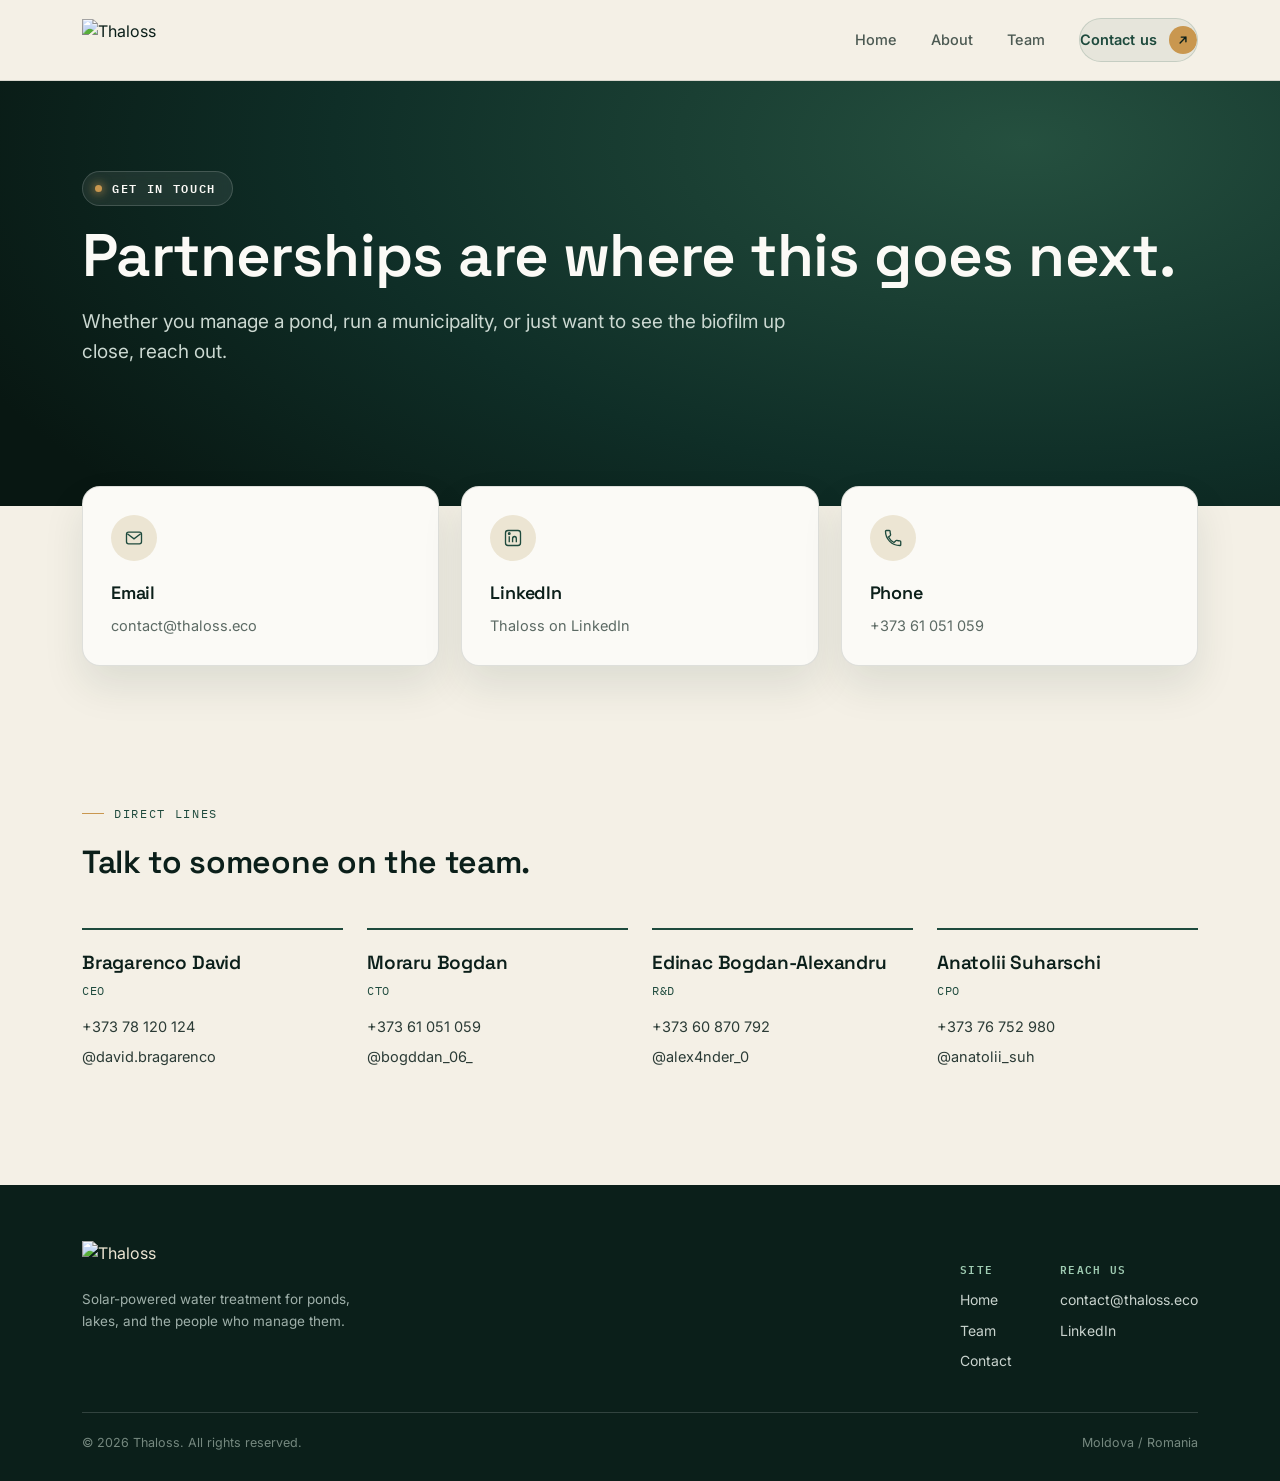
==== contact.html @ fa3eab00 "Add files via upload" ====
<!DOCTYPE html>
<html lang="en">
<head>
<meta charset="UTF-8">
<meta name="viewport" content="width=device-width, initial-scale=1.0">
<title>Contact · Thaloss</title>
<meta name="description" content="Get in touch with the Thaloss team: email, LinkedIn, and phone.">
<link rel="icon" type="image/png" href="assets/favicon.png">
<link rel="preconnect" href="https://fonts.googleapis.com">
<link href="https://fonts.googleapis.com/css2?family=Space+Grotesk:wght@400;500;600;700&family=Inter:wght@400;500;600;700&family=IBM+Plex+Mono:wght@500&display=swap" rel="stylesheet">
<link rel="stylesheet" href="style.css">
<link rel="stylesheet" href="contact.css">
</head>
<body>

<header class="site-header">
  <nav class="nav">
    <a href="index.html" class="brand"><img src="assets/icon_mark_black.png" alt="Thaloss"></a>
    <button class="nav-toggle" id="navToggle" aria-label="Menu"><span></span><span></span><span></span></button>
    <div class="nav-links" id="navLinks">
      <a href="index.html">Home</a>
      <a href="index.html#about">About</a>
      <a href="team.html">Team</a>
      <a href="contact.html" class="nav-cta"><span>Contact us</span><span class="cta-arrow"><svg viewBox="0 0 24 24" fill="none" stroke="currentColor" stroke-width="2.4" stroke-linecap="round" stroke-linejoin="round"><path d="M7 17L17 7M9 7h8v8"/></svg></span></a>
    </div>
  </nav>
</header>

<section class="contact-hero">
  <div class="texture-dots"></div>
  <img class="section-watermark" style="top:-30px; right:-20px;" src="assets/icon_mark_white.png" alt="">
  <div class="contact-bg" aria-hidden="true">
    <svg viewBox="0 0 1440 700" preserveAspectRatio="xMidYMid slice">
      <defs>
        <radialGradient id="cGlow" cx="80%" cy="10%" r="90%">
          <stop offset="0%" stop-color="#25503F"/>
          <stop offset="60%" stop-color="#0F2E27"/>
          <stop offset="100%" stop-color="#081712"/>
        </radialGradient>
      </defs>
      <rect width="1440" height="700" fill="url(#cGlow)"/>
    </svg>
  </div>

  <div class="wrap contact-hero-inner">
    <span class="eyebrow eyebrow-lt">Get in touch</span>
    <h1 class="contact-title" data-split>Partnerships are where this goes next.</h1>
    <p class="lede reveal" style="color:#CBD8D1;">Whether you manage a pond, run a municipality, or just want to see the biofilm up close, reach out.</p>
  </div>

  <div class="waterline" aria-hidden="true">
    <svg viewBox="0 0 1200 40" preserveAspectRatio="none">
      <path d="M0,20 Q100,0 200,20 T400,20 T600,20 T800,20 T1000,20 T1200,20 V40 H0 Z" fill="#F4F0E6"/>
    </svg>
  </div>
</section>

<section class="channels">
  <div class="wrap">
    <div class="channel-grid">

      <a href="mailto:contact@thaloss.eco" class="channel-card reveal">
        <div class="channel-icon">
          <svg viewBox="0 0 24 24" fill="none" stroke="currentColor" stroke-width="1.6"><rect x="3" y="5" width="18" height="14" rx="2.5"/><path d="M4 7l8 6 8-6"/></svg>
        </div>
        <h3>Email</h3>
        <p>contact@thaloss.eco</p>
      </a>

      <a href="https://www.linkedin.com/company/thaloss" target="_blank" rel="noopener" class="channel-card reveal">
        <div class="channel-icon">
          <svg viewBox="0 0 24 24" fill="none" stroke="currentColor" stroke-width="1.6"><rect x="3" y="3" width="18" height="18" rx="3"/><line x1="7.5" y1="10" x2="7.5" y2="17"/><circle cx="7.5" cy="6.7" r="1"/><path d="M11.5 17v-4.2c0-1.6 1-2.6 2.4-2.6 1.3 0 2.1.9 2.1 2.6V17"/></svg>
        </div>
        <h3>LinkedIn</h3>
        <p>Thaloss on LinkedIn</p>
      </a>

      <a href="tel:+37361051059" class="channel-card reveal">
        <div class="channel-icon">
          <svg viewBox="0 0 24 24" fill="none" stroke="currentColor" stroke-width="1.6"><path d="M6.6 10.8c1.4 2.8 3.8 5.1 6.6 6.6l2.2-2.2c.3-.3.7-.4 1.1-.3 1.2.4 2.5.6 3.8.6.6 0 1 .4 1 1V20c0 .6-.4 1-1 1C10.6 21 3 13.4 3 4c0-.6.4-1 1-1h3.5c.6 0 1 .4 1 1 0 1.3.2 2.6.6 3.8.1.4 0 .8-.3 1.1L6.6 10.8Z"/></svg>
        </div>
        <h3>Phone</h3>
        <p>+373 61 051 059</p>
      </a>

    </div>
  </div>
</section>

<section class="direct-contacts">
  <div class="wrap">
    <span class="eyebrow">Direct lines</span>
    <h2 class="direct-title">Talk to someone on the team.</h2>

    <div class="contact-people">
      <div class="person reveal">
        <h4>Bragarenco David</h4>
        <p class="role">CEO</p>
        <a href="tel:+37378120124">+373 78 120 124</a>
        <a href="https://instagram.com/david.bragarenco" target="_blank" rel="noopener">@david.bragarenco</a>
      </div>
      <div class="person reveal">
        <h4>Moraru Bogdan</h4>
        <p class="role">CTO</p>
        <a href="tel:+37361051059">+373 61 051 059</a>
        <a href="https://instagram.com/bogddan_06_" target="_blank" rel="noopener">@bogddan_06_</a>
      </div>
      <div class="person reveal">
        <h4>Edinac Bogdan-Alexandru</h4>
        <p class="role">R&amp;D</p>
        <a href="tel:+37360870792">+373 60 870 792</a>
        <a href="https://instagram.com/alex4nder_0" target="_blank" rel="noopener">@alex4nder_0</a>
      </div>
      <div class="person reveal">
        <h4>Anatolii Suharschi</h4>
        <p class="role">CPO</p>
        <a href="tel:+37376752980">+373 76 752 980</a>
        <a href="https://www.instagram.com/anatolii_suh/" target="_blank" rel="noopener">@anatolii_suh</a>
      </div>
    </div>
  </div>
</section>

<footer class="site-footer">
  <div class="wrap">
    <div class="footer-top">
      <div>
        <div class="footer-brand"><img src="assets/icon_mark_white.png" alt="Thaloss"></div>
        <p class="footer-tagline">Solar-powered water treatment for ponds, lakes, and the people who manage them.</p>
      </div>
      <div class="footer-links">
        <div class="footer-col">
          <h5>Site</h5>
          <a href="index.html">Home</a>
          <a href="team.html">Team</a>
          <a href="contact.html">Contact</a>
        </div>
        <div class="footer-col">
          <h5>Reach us</h5>
          <a href="mailto:contact@thaloss.eco">contact@thaloss.eco</a>
          <a href="https://www.linkedin.com/company/thaloss" target="_blank" rel="noopener">LinkedIn</a>
        </div>
      </div>
    </div>
    <div class="footer-bottom">
      <span>© 2026 Thaloss. All rights reserved.</span>
      <span>Moldova / Romania</span>
    </div>
  </div>
</footer>

<script src="script.js"></script>
</body>
</html>
---- style.css ----
/* ===========================================================
   THALOSS · Design System
   Palette: deep water teal / algae green / warm sand / amber
   Display: Space Grotesk (geometric, matches the mark)
   Body: Inter | Utility/mono: IBM Plex Mono
=========================================================== */

:root{
  --ink:        #0B1F1A;
  --deep:       #0F2E27;
  --forest:     #1E4A3D;
  --algae:      #5FA987;
  --algae-lt:   #9FCBB2;
  --sand:       #F4F0E6;
  --sand-2:     #ECE5D3;
  --paper:      #FBFAF6;
  --amber:      #C9974F;
  --line:       rgba(11,31,26,0.12);
  --line-lt:    rgba(255,255,255,0.16);

  --head:  "Space Grotesk", "Inter", -apple-system, BlinkMacSystemFont, sans-serif;
  --body:  "Inter", -apple-system, BlinkMacSystemFont, sans-serif;
  --mono:  "IBM Plex Mono", ui-monospace, monospace;

  --maxw: 1180px;
}

*{ box-sizing: border-box; }
html{ scroll-behavior: smooth; }
body{
  margin:0;
  background: var(--sand);
  color: var(--ink);
  font-family: var(--body);
  font-size: 16px;
  line-height: 1.6;
  -webkit-font-smoothing: antialiased;
  animation: page-fade-in .5s ease both;
}
@keyframes page-fade-in{
  from{ opacity: 0; }
  to{ opacity: 1; }
}
img{ max-width:100%; display:block; }
a{ color:inherit; text-decoration:none; }

::selection{ background: var(--algae); color: var(--ink); }

@media (prefers-reduced-motion: reduce){
  *{ animation-duration: 0.001ms !important; animation-iteration-count: 1 !important; transition-duration: 0.001ms !important; scroll-behavior:auto !important; }
}

/* ---------- layout helpers ---------- */
.wrap{
  max-width: var(--maxw);
  margin: 0 auto;
  padding: 0 32px;
}
section{ position: relative; }

/* ---------- typography ---------- */
h1,h2,h3,h4{
  font-family: var(--head);
  font-weight: 600;
  letter-spacing: -0.01em;
  margin: 0;
  color: var(--ink);
}
.eyebrow{
  font-family: var(--mono);
  font-size: 12px;
  letter-spacing: 0.14em;
  text-transform: uppercase;
  color: var(--forest);
  display: inline-flex;
  align-items: center;
  gap: 10px;
}
.eyebrow::before{
  content:"";
  width: 22px; height: 1px;
  background: var(--amber);
  display:inline-block;
}
.eyebrow-lt{
  color: var(--paper);
  background: rgba(255,255,255,0.08);
  border: 1px solid rgba(255,255,255,0.16);
  padding: 7px 16px 7px 12px;
  border-radius: 999px;
  font-weight: 600;
  backdrop-filter: blur(6px);
}
.eyebrow-lt::before{
  width: 7px; height: 7px;
  border-radius: 50%;
  background: var(--amber);
  box-shadow: 0 0 10px 2px rgba(201,151,79,0.6);
  animation: eyebrow-pulse 2.4s ease-in-out infinite;
}
@keyframes eyebrow-pulse{
  0%, 100%{ opacity: 1; }
  50%{ opacity: 0.5; }
}
p{ margin: 0 0 1em; }
.lede{
  font-size: 19px;
  color: #2B3B36;
  max-width: 60ch;
}

/* ---------- nav ---------- */
.site-header{
  position: sticky; top:0; z-index: 100;
  background: rgba(244,240,230,0.86);
  backdrop-filter: blur(10px);
  border-bottom: 1px solid var(--line);
  transition: box-shadow .3s ease;
}
.site-header.scrolled{
  box-shadow: 0 8px 24px rgba(11,31,26,0.08);
}
.nav{
  max-width: var(--maxw);
  margin: 0 auto;
  padding: 18px 32px;
  display:flex;
  align-items:center;
  justify-content: space-between;
}
.brand{
  display:flex;
  align-items:center;
  transition: transform .3s ease;
}
.brand:hover{ transform: scale(1.06) rotate(-2deg); }
.brand img{
  height: 42px;
  width: auto;
  display:block;
}
.nav-links{
  display:flex;
  align-items:center;
  gap: 34px;
  font-size: 14.5px;
  font-weight: 500;
}
.nav-links a{
  position: relative;
  padding: 4px 0;
  color: var(--ink);
  opacity: 0.72;
  transition: opacity .2s ease;
}
.nav-links a:hover{ opacity: 1; }
.nav-links a:not(.nav-cta)::after{
  content:"";
  position:absolute; left:0; right:100%; bottom:-6px;
  height: 2px; background: var(--amber);
  transition: right .3s cubic-bezier(.2,.8,.2,1);
}
.nav-links a:not(.nav-cta):hover::after{ right: 0; }
.nav-links a.active{ opacity: 1; }
.nav-links a.active:not(.nav-cta)::after{ right: 0; }
.nav-cta{
  position: relative;
  display:inline-flex;
  align-items:center;
  gap: 12px;
  background: rgba(30,74,61,0.06);
  border: 1px solid rgba(30,74,61,0.16);
  color: var(--forest) !important;
  padding: 7px 7px 7px 30px;
  min-height: 44px;
  border-radius: 999px;
  font-weight: 600;
  font-size: 14.5px;
  letter-spacing: 0.01em;
  opacity: 1 !important;
  overflow: hidden;
  transition: border-color .35s ease, color .35s ease, box-shadow .35s ease, transform .3s ease, padding .3s ease;
}
.nav-cta::before{
  content:"";
  position:absolute; inset:0;
  background: linear-gradient(135deg, var(--forest) 0%, #2E6B57 100%);
  transform: scaleX(0);
  transform-origin: left center;
  transition: transform .4s cubic-bezier(.2,.8,.2,1);
}
.nav-cta span:first-child{ position: relative; z-index: 1; }
.nav-cta:hover{
  color: var(--paper) !important;
  border-color: transparent;
  box-shadow: 0 10px 24px rgba(30,74,61,0.35);
  transform: translateY(-2px);
  padding-right: 6px;
}
.nav-cta:hover::before{ transform: scaleX(1); }
.nav-cta .cta-arrow{
  position: relative;
  z-index: 1;
  display:flex; align-items:center; justify-content:center;
  width: 28px; height: 28px;
  border-radius: 50%;
  background: var(--amber);
  color: var(--ink);
  flex: none;
  box-shadow: 0 0 0 0 rgba(201,151,79,0.5);
  transition: transform .35s cubic-bezier(.2,.8,.2,1), box-shadow .35s ease;
}
.nav-cta .cta-arrow svg{ width: 14px; height: 14px; }
.nav-cta:hover .cta-arrow{
  transform: rotate(45deg) scale(1.06);
  box-shadow: 0 0 0 6px rgba(201,151,79,0.18);
}
.nav-toggle{ display:none; }

@media (max-width: 760px){
  .nav-links{
    position: fixed; inset: 64px 0 0 0;
    background: var(--sand);
    flex-direction: column;
    justify-content: flex-start;
    padding: 36px 32px;
    gap: 26px;
    font-size: 18px;
    transform: translateX(100%);
    transition: transform .35s ease;
  }
  .nav-links.open{ transform: translateX(0); }
  .nav-toggle{
    display:flex; flex-direction:column; gap:5px;
    background:none; border:none; cursor:pointer; padding: 6px;
    z-index: 110;
  }
  .nav-toggle span{ width:22px; height:2px; background: var(--ink); display:block; }
}

/* ---------- waterline divider (signature element) ---------- */
.waterline{
  display:block;
  width:100%;
  height: 40px;
  line-height:0;
}
.waterline svg{ width:100%; height:100%; display:block; }
.waterline path{ animation: drift 14s ease-in-out infinite alternate; }
@keyframes drift{
  0%{ transform: translateX(0); }
  100%{ transform: translateX(-24px); }
}

/* ---------- buttons ---------- */
.btn{
  display:inline-flex;
  align-items:center;
  gap: 10px;
  padding: 13px 24px;
  border-radius: 999px;
  font-weight: 600;
  font-size: 14.5px;
  border: 1px solid transparent;
  cursor:pointer;
  transition: transform .2s ease, background .2s ease, border-color .2s ease, color .2s ease;
}
.btn:hover{ transform: translateY(-1px); }
.btn-primary{ background: var(--amber); color: var(--ink); }
.btn-primary:hover{ background: #dcae66; }
.btn-ghost{ border-color: var(--line-lt); color: var(--paper); }
.btn-ghost:hover{ background: rgba(255,255,255,0.08); }
.btn-outline{ border-color: var(--forest); color: var(--forest); }
.btn-outline:hover{ background: var(--forest); color: var(--paper); }

/* ---------- footer ---------- */
.site-footer{
  background: var(--ink);
  color: var(--sand-2);
  padding: 56px 0 28px;
}
.footer-top{
  display:flex; justify-content:space-between; align-items:flex-start;
  flex-wrap: wrap; gap: 32px;
  padding-bottom: 32px;
  border-bottom: 1px solid var(--line-lt);
}
.footer-brand img{ height: 40px; width: auto; display:block; }
.footer-tagline{
  font-size: 13.5px; color: #9FB0AA; max-width: 30ch; margin-top: 8px;
}
.footer-links{ display:flex; gap: 48px; flex-wrap: wrap; }
.footer-col h5{
  font-family: var(--mono); font-size: 11px; letter-spacing: 0.12em;
  text-transform: uppercase; color: var(--algae-lt); margin-bottom: 12px; font-weight:600;
}
.footer-col a, .footer-col div{
  display:block; font-size: 14px; color: #C9D3CE; margin-bottom: 8px;
}
.footer-col a:hover{ color: var(--paper); }
.footer-bottom{
  display:flex; justify-content:space-between; flex-wrap:wrap; gap: 10px;
  padding-top: 20px; font-size: 12.5px; color: #75887F;
}

/* ---------- word-split heading reveal (data-split) ---------- */
.word{
  display: inline-block;
  opacity: 0;
  transform: translateY(24px);
  animation: word-in .7s cubic-bezier(.2,.7,.2,1) forwards;
}
@keyframes word-in{
  to{ opacity: 1; transform: translateY(0); }
}

/* ---------- dot-grid texture (used on dark sections to avoid flat blocks) ---------- */
.texture-dots{
  position: absolute; inset: 0;
  background-image: radial-gradient(rgba(159,203,178,0.16) 1px, transparent 1px);
  background-size: 26px 26px;
  mask-image: radial-gradient(ellipse 80% 60% at 50% 40%, black 40%, transparent 85%);
  pointer-events: none;
  z-index: 0;
}

/* ---------- brand watermark (used across dark sections) ---------- */
.section-watermark{
  position: absolute;
  width: 340px;
  max-width: 46vw;
  opacity: 0.05;
  pointer-events: none;
  user-select: none;
  z-index: 0;
  animation: section-watermark-drift 20s ease-in-out infinite;
  transform-origin: center;
}
@keyframes section-watermark-drift{
  0%, 100%{ transform: rotate(4deg) scale(1); }
  50%{ transform: rotate(10deg) scale(1.05); }
}
.section-watermark.centered{
  width: 460px;
  max-width: 70vw;
  opacity: 0.08;
  top: 50%; left: 50%; right: auto; bottom: auto;
  animation: centered-watermark-drift 20s ease-in-out infinite;
}
@keyframes centered-watermark-drift{
  0%, 100%{ transform: translate(-50%,-50%) rotate(-6deg) scale(1); }
  50%{ transform: translate(-50%,-50%) rotate(0deg) scale(1.06); }
}

/* ---------- reveal on scroll ---------- */
.reveal{
  opacity: 0;
  transform: translateY(18px);
  transition: opacity .7s ease, transform .7s ease;
}
.reveal.in{ opacity: 1; transform: translateY(0); }

/* ---------- stat chips ---------- */
.stats{
  display:grid;
  grid-template-columns: repeat(3,1fr);
  gap: 1px;
  background: var(--line);
  border: 1px solid var(--line);
  border-radius: 16px;
  overflow: hidden;
  margin-top: 40px;
}
.stat{
  background: var(--paper);
  padding: 26px 22px;
  transition: transform .3s ease, background .3s ease;
}
.stat:hover{ background: var(--sand-2); }
.stats .stat:nth-child(1){ transition-delay: .02s; }
.stats .stat:nth-child(2){ transition-delay: .12s; }
.stats .stat:nth-child(3){ transition-delay: .22s; }
.stat .num{
  font-family: var(--head);
  font-size: 34px;
  color: var(--forest);
  line-height:1;
}
.stat .lbl{
  font-size: 13px; color: #5C6A64; margin-top: 8px;
}
@media (max-width: 700px){
  .stats{ grid-template-columns: 1fr; }
}
---- contact.css ----
.contact-hero{
  position: relative;
  background: var(--ink);
  padding-top: 90px;
  overflow: hidden;
}
.contact-bg{ position:absolute; inset:0; z-index:0; }
.contact-hero-inner{ position:relative; z-index:1; padding-bottom: 80px; }
.contact-title{
  color: var(--paper);
  font-size: clamp(36px, 5.4vw, 60px);
  margin-top: 18px;
  line-height: 1.08;
}
.contact-hero-inner .lede{ margin-top: 18px; }

.channels{ background: var(--sand); padding: 70px 0 20px; margin-top: -1px; }
.channel-grid{
  display:grid;
  grid-template-columns: repeat(3, 1fr);
  gap: 22px;
  transform: translateY(-90px);
}
@media (max-width: 820px){
  .channel-grid{ grid-template-columns: 1fr; transform: translateY(-60px); }
}
.channel-card{
  background: var(--paper);
  border: 1px solid var(--line);
  border-radius: 18px;
  padding: 28px;
  box-shadow: 0 20px 40px rgba(15,46,39,0.10);
  transition: transform .2s ease, box-shadow .2s ease;
}
.channel-grid .channel-card:nth-child(1){ transition-delay: .02s; }
.channel-grid .channel-card:nth-child(2){ transition-delay: .12s; }
.channel-grid .channel-card:nth-child(3){ transition-delay: .22s; }
.channel-card:hover{
  transform: translateY(-4px);
  box-shadow: 0 26px 50px rgba(15,46,39,0.16);
}
.channel-icon{
  width: 46px; height: 46px;
  border-radius: 50%;
  background: var(--sand-2);
  color: var(--forest);
  display:flex; align-items:center; justify-content:center;
  margin-bottom: 18px;
}
.channel-icon svg{ width: 20px; height: 20px; }
.channel-card h3{ font-size: 18px; margin-bottom: 6px; }
.channel-card p{ margin:0; color:#5C6A64; font-size: 14.5px; }

.direct-contacts{
  background: var(--sand);
  padding: 20px 0 110px;
}
.direct-title{
  font-size: clamp(24px,3vw,32px);
  margin-top: 14px;
  margin-bottom: 40px;
}
.contact-people{
  display:grid;
  grid-template-columns: repeat(auto-fit, minmax(220px, 1fr));
  gap: 24px;
}
@media (max-width: 820px){
  .contact-people{ grid-template-columns: 1fr; }
}
.person{
  border-top: 2px solid var(--forest);
  padding-top: 18px;
  transition: border-color .3s ease;
}
.person:hover{ border-color: var(--amber); }
.contact-people .person:nth-child(1){ transition-delay: .02s; }
.contact-people .person:nth-child(2){ transition-delay: .12s; }
.contact-people .person:nth-child(3){ transition-delay: .22s; }
.person h4{
  font-family: var(--head);
  font-size: 19px;
  margin-bottom: 4px;
}
.person .role{
  font-family: var(--mono);
  font-size: 11.5px;
  letter-spacing: 0.06em;
  text-transform: uppercase;
  color: var(--forest);
  margin-bottom: 14px;
}
.person a{
  display:block;
  font-size: 14.5px;
  color: #2B3B36;
  margin-bottom: 6px;
  width: fit-content;
  border-bottom: 1px solid transparent;
}
.person a:hover{ border-color: var(--forest); }
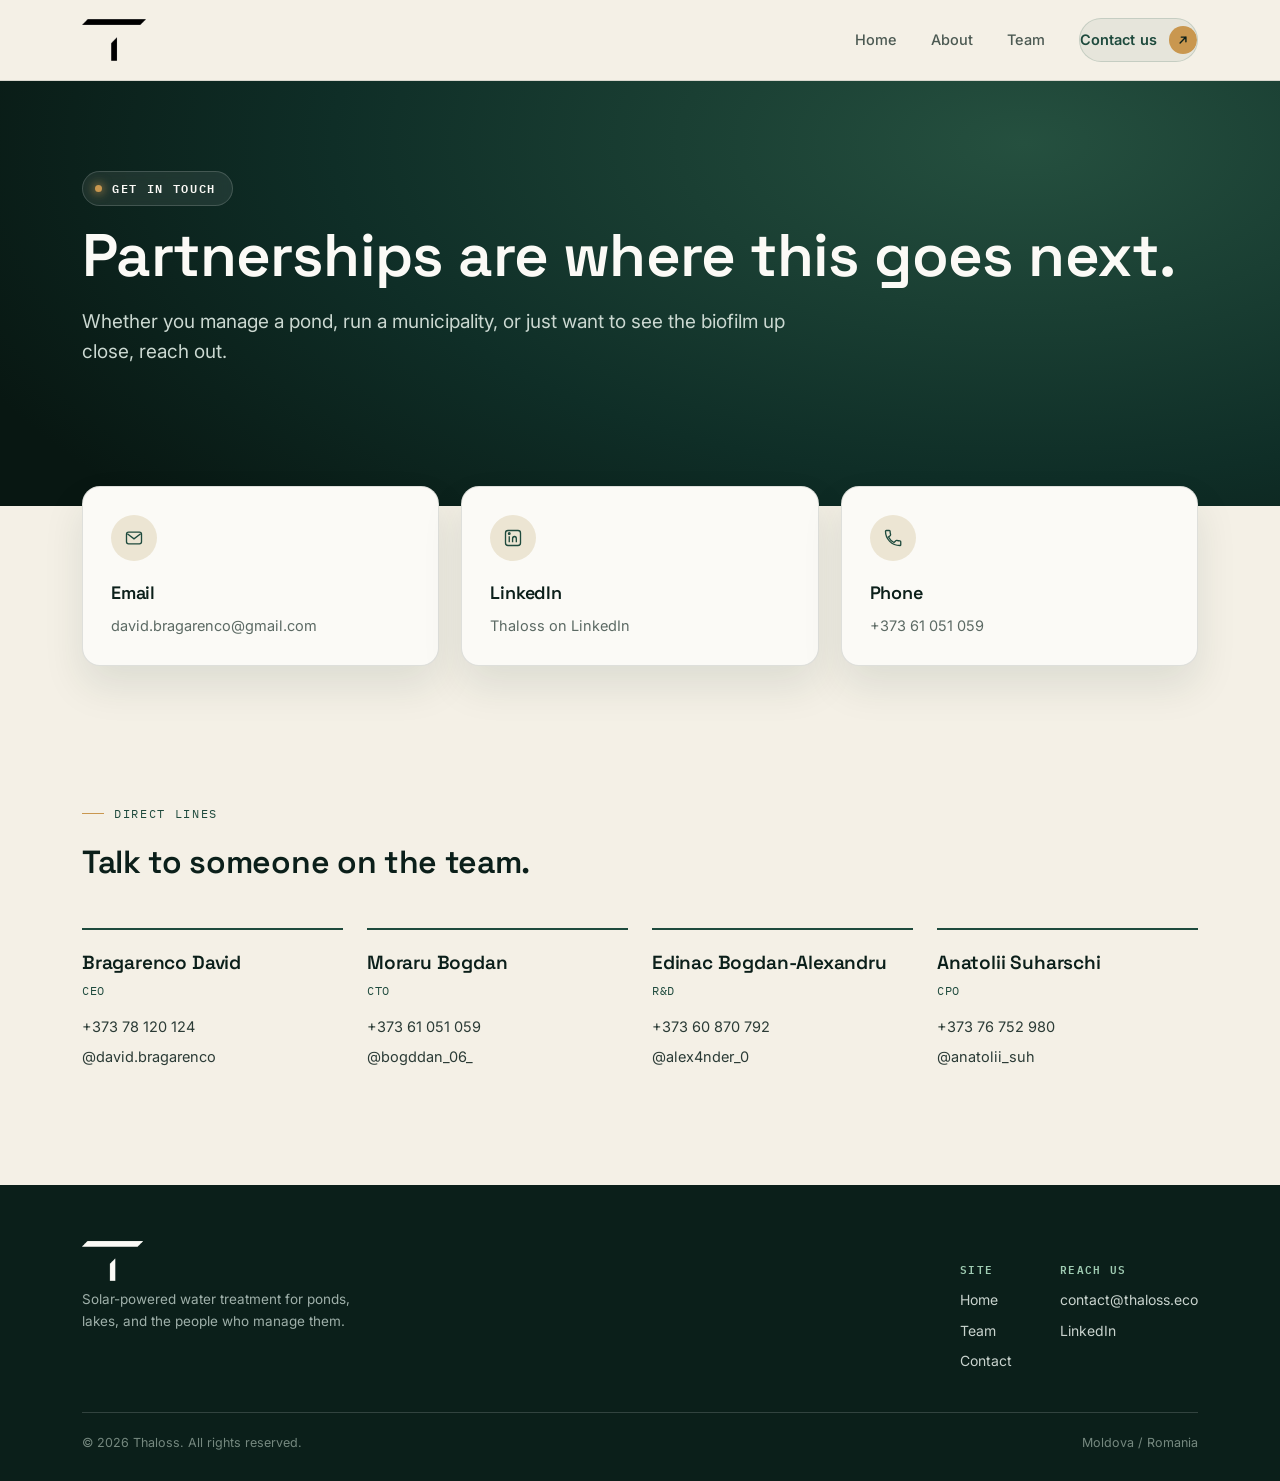
==== commit b6451b2f: "Add files via upload" ====
--- a/contact.html
+++ b/contact.html
@@ -64,7 +64,7 @@
           <svg viewBox="0 0 24 24" fill="none" stroke="currentColor" stroke-width="1.6"><rect x="3" y="5" width="18" height="14" rx="2.5"/><path d="M4 7l8 6 8-6"/></svg>
         </div>
         <h3>Email</h3>
-        <p>contact@thaloss.eco</p>
+        <p>david.bragarenco@gmail.com</p>
       </a>
 
       <a href="https://www.linkedin.com/company/thaloss" target="_blank" rel="noopener" class="channel-card reveal">
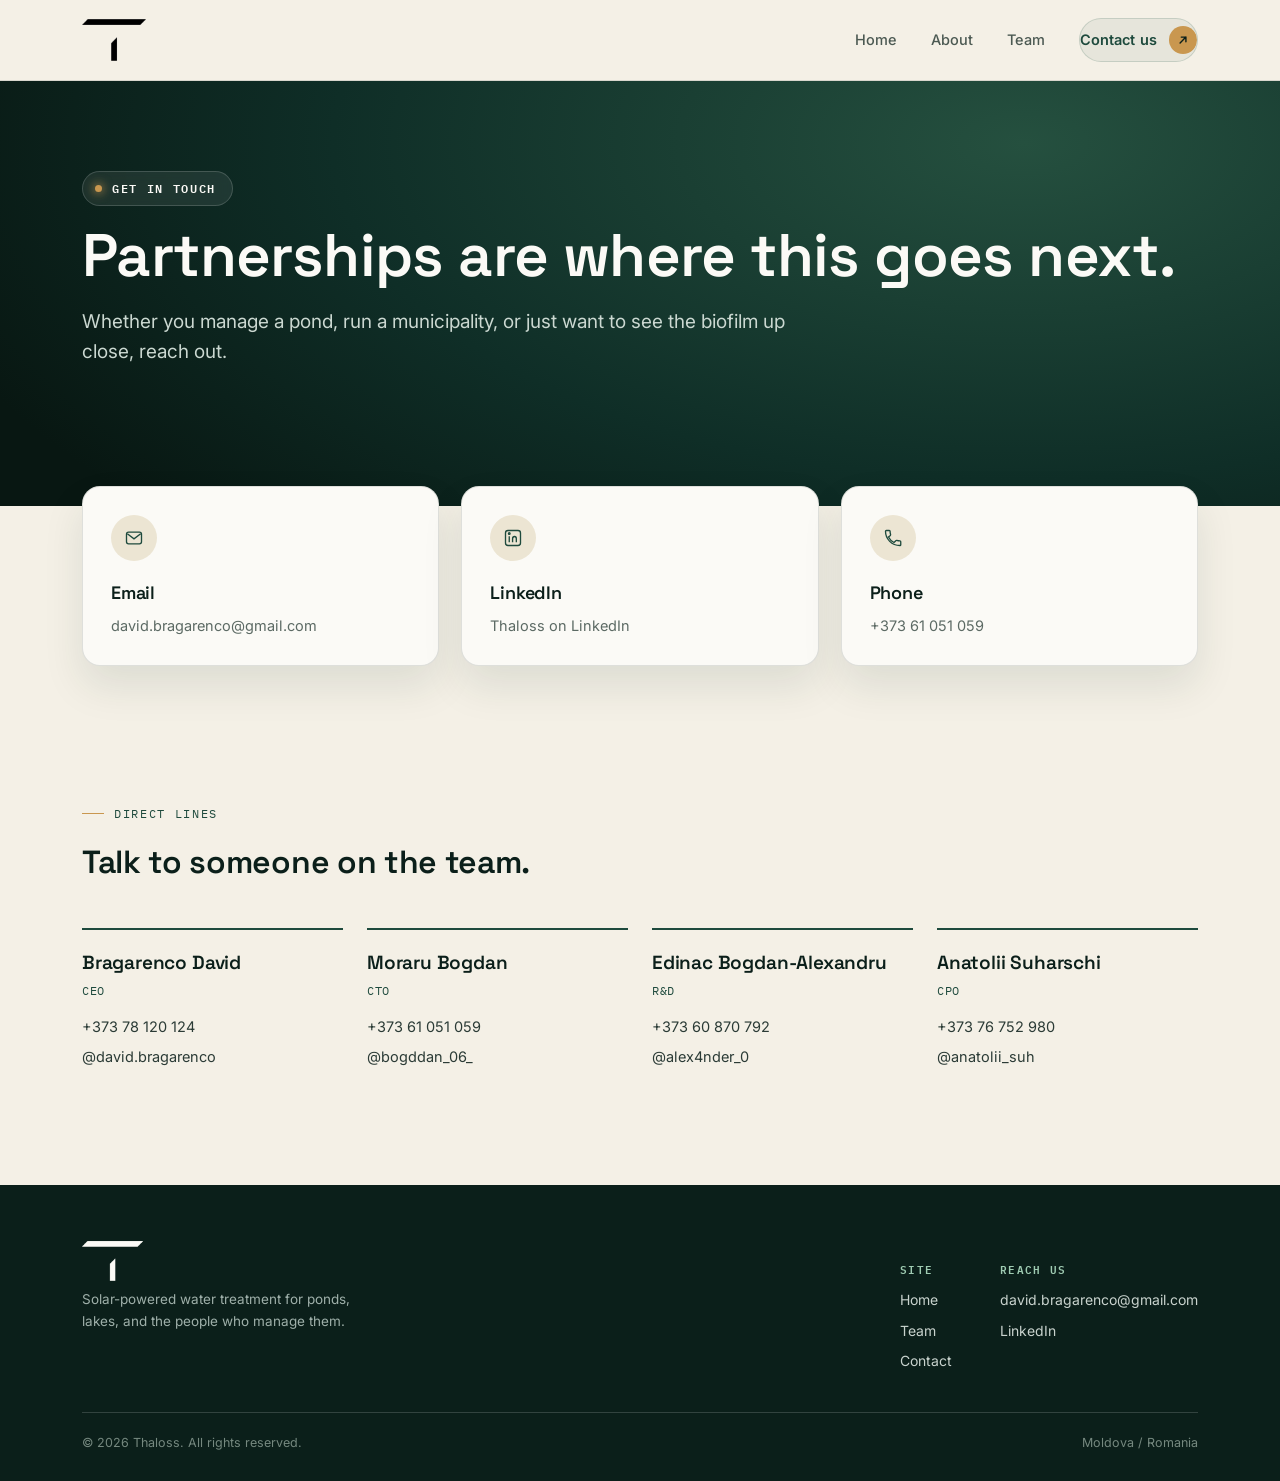
==== commit 60dc0fc0: "Add files via upload" ====
--- a/contact.html
+++ b/contact.html
@@ -59,7 +59,7 @@
   <div class="wrap">
     <div class="channel-grid">
 
-      <a href="mailto:contact@thaloss.eco" class="channel-card reveal">
+      <a href="mailto:david.bragarenco@gmail.com" class="channel-card reveal">
         <div class="channel-icon">
           <svg viewBox="0 0 24 24" fill="none" stroke="currentColor" stroke-width="1.6"><rect x="3" y="5" width="18" height="14" rx="2.5"/><path d="M4 7l8 6 8-6"/></svg>
         </div>
@@ -137,7 +137,7 @@
         </div>
         <div class="footer-col">
           <h5>Reach us</h5>
-          <a href="mailto:contact@thaloss.eco">contact@thaloss.eco</a>
+          <a href="mailto:david.bragarenco@gmail.com">david.bragarenco@gmail.com</a>
           <a href="https://www.linkedin.com/company/thaloss" target="_blank" rel="noopener">LinkedIn</a>
         </div>
       </div>
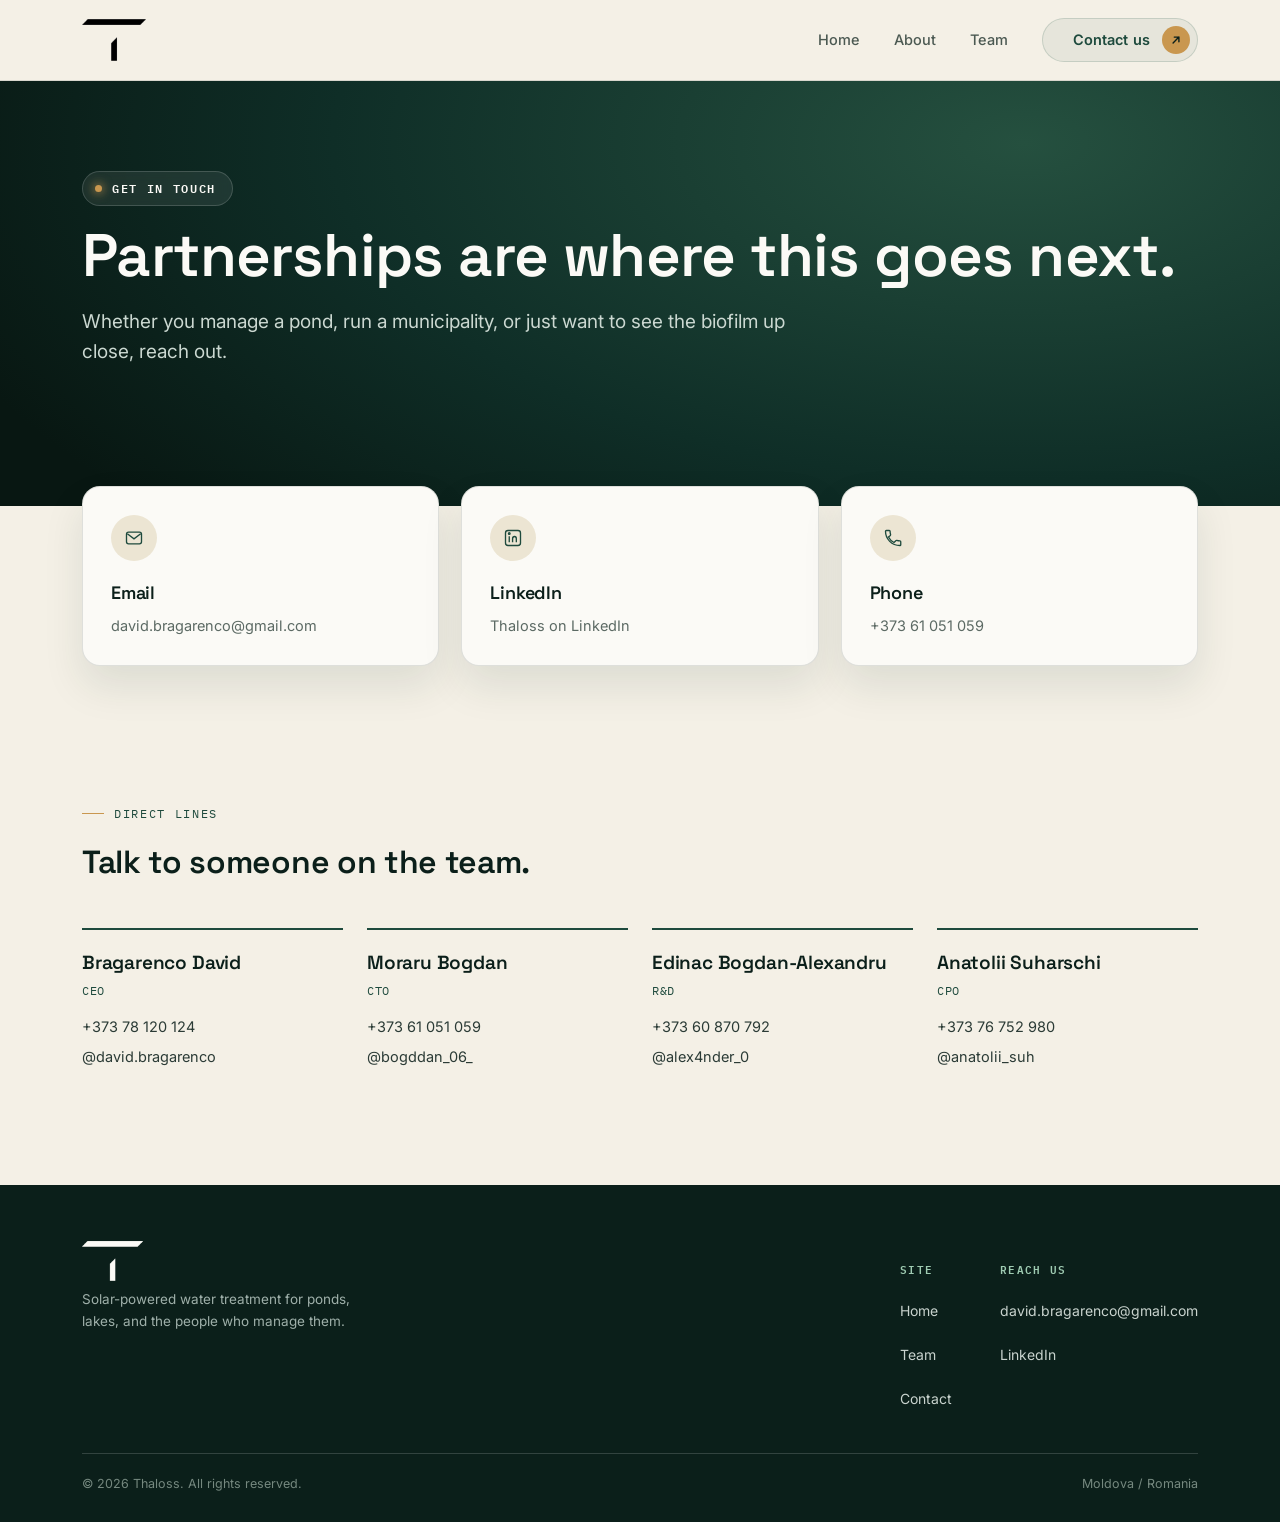
==== commit 8c132090: "Add native team profile buttons and fix Contact us padding" ====
--- a/contact.html
+++ b/contact.html
@@ -8,7 +8,7 @@
 <link rel="icon" type="image/png" href="assets/favicon.png">
 <link rel="preconnect" href="https://fonts.googleapis.com">
 <link href="https://fonts.googleapis.com/css2?family=Space+Grotesk:wght@400;500;600;700&family=Inter:wght@400;500;600;700&family=IBM+Plex+Mono:wght@500&display=swap" rel="stylesheet">
-<link rel="stylesheet" href="style.css">
+<link rel="stylesheet" href="style.css?v=20261030-2">
 <link rel="stylesheet" href="contact.css">
 </head>
 <body>
@@ -149,6 +149,6 @@
   </div>
 </footer>
 
-<script src="script.js"></script>
+<script src="script.js?v=20261030-2"></script>
 </body>
 </html>
--- a/style.css
+++ b/style.css
@@ -26,7 +26,7 @@
 }
 
 *{ box-sizing: border-box; }
-html{ scroll-behavior: smooth; }
+html{ scroll-behavior: smooth; overflow-x: hidden; }
 body{
   margin:0;
   background: var(--sand);
@@ -36,11 +36,16 @@
   line-height: 1.6;
   -webkit-font-smoothing: antialiased;
   animation: page-fade-in .5s ease both;
+  overflow-x: hidden;
 }
 @keyframes page-fade-in{
   from{ opacity: 0; }
   to{ opacity: 1; }
 }
+.page-transition{position:fixed;inset:0;z-index:1000;pointer-events:none;background:var(--forest);clip-path:circle(0% at 100% 0%);transition:clip-path .48s cubic-bezier(.22,1,.36,1)}
+.page-leaving .page-transition{clip-path:circle(150% at 100% 0%)}
+.page-ready .page-transition{animation:reveal-page .58s cubic-bezier(.22,1,.36,1) both}
+@keyframes reveal-page{from{clip-path:circle(150% at 100% 0%)}to{clip-path:circle(0% at 100% 0%)}}
 img{ max-width:100%; display:block; }
 a{ color:inherit; text-decoration:none; }
 
@@ -153,6 +158,7 @@
   opacity: 0.72;
   transition: opacity .2s ease;
 }
+.nav-links a:not(.nav-cta){ min-height:44px; display:inline-flex; align-items:center; }
 .nav-links a:hover{ opacity: 1; }
 .nav-links a:not(.nav-cta)::after{
   content:"";
@@ -163,7 +169,7 @@
 .nav-links a:not(.nav-cta):hover::after{ right: 0; }
 .nav-links a.active{ opacity: 1; }
 .nav-links a.active:not(.nav-cta)::after{ right: 0; }
-.nav-cta{
+.nav-links .nav-cta{
   position: relative;
   display:inline-flex;
   align-items:center;
@@ -190,7 +196,7 @@
   transition: transform .4s cubic-bezier(.2,.8,.2,1);
 }
 .nav-cta span:first-child{ position: relative; z-index: 1; }
-.nav-cta:hover{
+.nav-links .nav-cta:hover{
   color: var(--paper) !important;
   border-color: transparent;
   box-shadow: 0 10px 24px rgba(30,74,61,0.35);
@@ -238,6 +244,31 @@
   .nav-toggle span{ width:22px; height:2px; background: var(--ink); display:block; }
 }
 
+/* Mobile navigation is a complete page state, not a panel over the content. */
+@media (max-width:760px){
+  html.menu-open{overflow:hidden!important;overscroll-behavior:none}
+  body.menu-open{position:fixed;overflow:hidden!important;width:100%;height:100%;overscroll-behavior:none}
+  .site-header{height:64px;background:var(--sand)}
+  .nav{height:64px;padding:11px 20px}
+  .brand img{height:36px}
+  .nav-toggle{width:44px;height:44px;align-items:center;justify-content:center;position:relative}
+  .nav-toggle span{transition:transform .26s cubic-bezier(.22,1,.36,1),opacity .18s ease}
+  .menu-open .nav-toggle span:nth-child(1){transform:translateY(7px) rotate(45deg)}
+  .menu-open .nav-toggle span:nth-child(2){opacity:0}
+  .menu-open .nav-toggle span:nth-child(3){transform:translateY(-7px) rotate(-45deg)}
+  .nav-links{position:fixed!important;top:64px!important;right:0!important;bottom:0!important;left:0!important;width:100vw!important;height:calc(100dvh - 64px)!important;min-height:calc(100dvh - 64px)!important;padding:clamp(36px,8vh,70px) 28px!important;gap:12px!important;align-items:stretch!important;justify-content:flex-start!important;background:linear-gradient(145deg,var(--sand) 0%,#ece5d3 100%)!important;transform:translate3d(0,-12px,0)!important;opacity:0;visibility:hidden;pointer-events:none;z-index:105;transition:transform .36s cubic-bezier(.22,1,.36,1),opacity .22s ease,visibility .22s ease!important}
+  .nav-links.open{height:calc(100vh - 64px)!important;min-height:calc(100vh - 64px)!important;transform:translate3d(0,0,0)!important;opacity:1;visibility:visible;pointer-events:auto}
+  .nav-links a,.nav-links a:not(.nav-cta){display:flex!important;align-items:center;justify-content:space-between;min-height:58px!important;padding:0 6px!important;color:var(--ink)!important;font:600 clamp(24px,7vw,32px)/1 var(--head);letter-spacing:-.035em;opacity:.52!important;border-bottom:1px solid var(--line)}
+  .nav-links a:not(.nav-cta)::after{display:none}
+  .nav-links a.active{opacity:1!important;color:var(--forest)!important}
+  .nav-links a.active::before{content:"Current";font:500 10px/1 var(--mono);letter-spacing:.1em;text-transform:uppercase;color:var(--amber);order:2}
+  .nav-links .nav-cta{margin-top:18px!important;padding:0 8px 0 20px!important;min-height:54px!important;border:0!important;border-radius:999px!important;background:var(--forest)!important;color:var(--paper)!important;font:600 15px/1 var(--head)!important;letter-spacing:0!important;opacity:1!important}
+  .nav-links.open a{animation:drawer-link .42s cubic-bezier(.22,1,.36,1) both}
+  .nav-links.open a:nth-child(1){animation-delay:.04s}.nav-links.open a:nth-child(2){animation-delay:.08s}.nav-links.open a:nth-child(3){animation-delay:.12s}.nav-links.open a:nth-child(4){animation-delay:.16s}
+  .menu-open .nav-links{touch-action:pan-y}
+}
+@keyframes drawer-link{from{opacity:0;transform:translateY(12px)}to{transform:translateY(0)}}
+
 /* ---------- waterline divider (signature element) ---------- */
 .waterline{
   display:block;
@@ -295,7 +326,7 @@
   text-transform: uppercase; color: var(--algae-lt); margin-bottom: 12px; font-weight:600;
 }
 .footer-col a, .footer-col div{
-  display:block; font-size: 14px; color: #C9D3CE; margin-bottom: 8px;
+  display:flex; align-items:center; min-height:44px; font-size: 14px; color: #C9D3CE;
 }
 .footer-col a:hover{ color: var(--paper); }
 .footer-bottom{
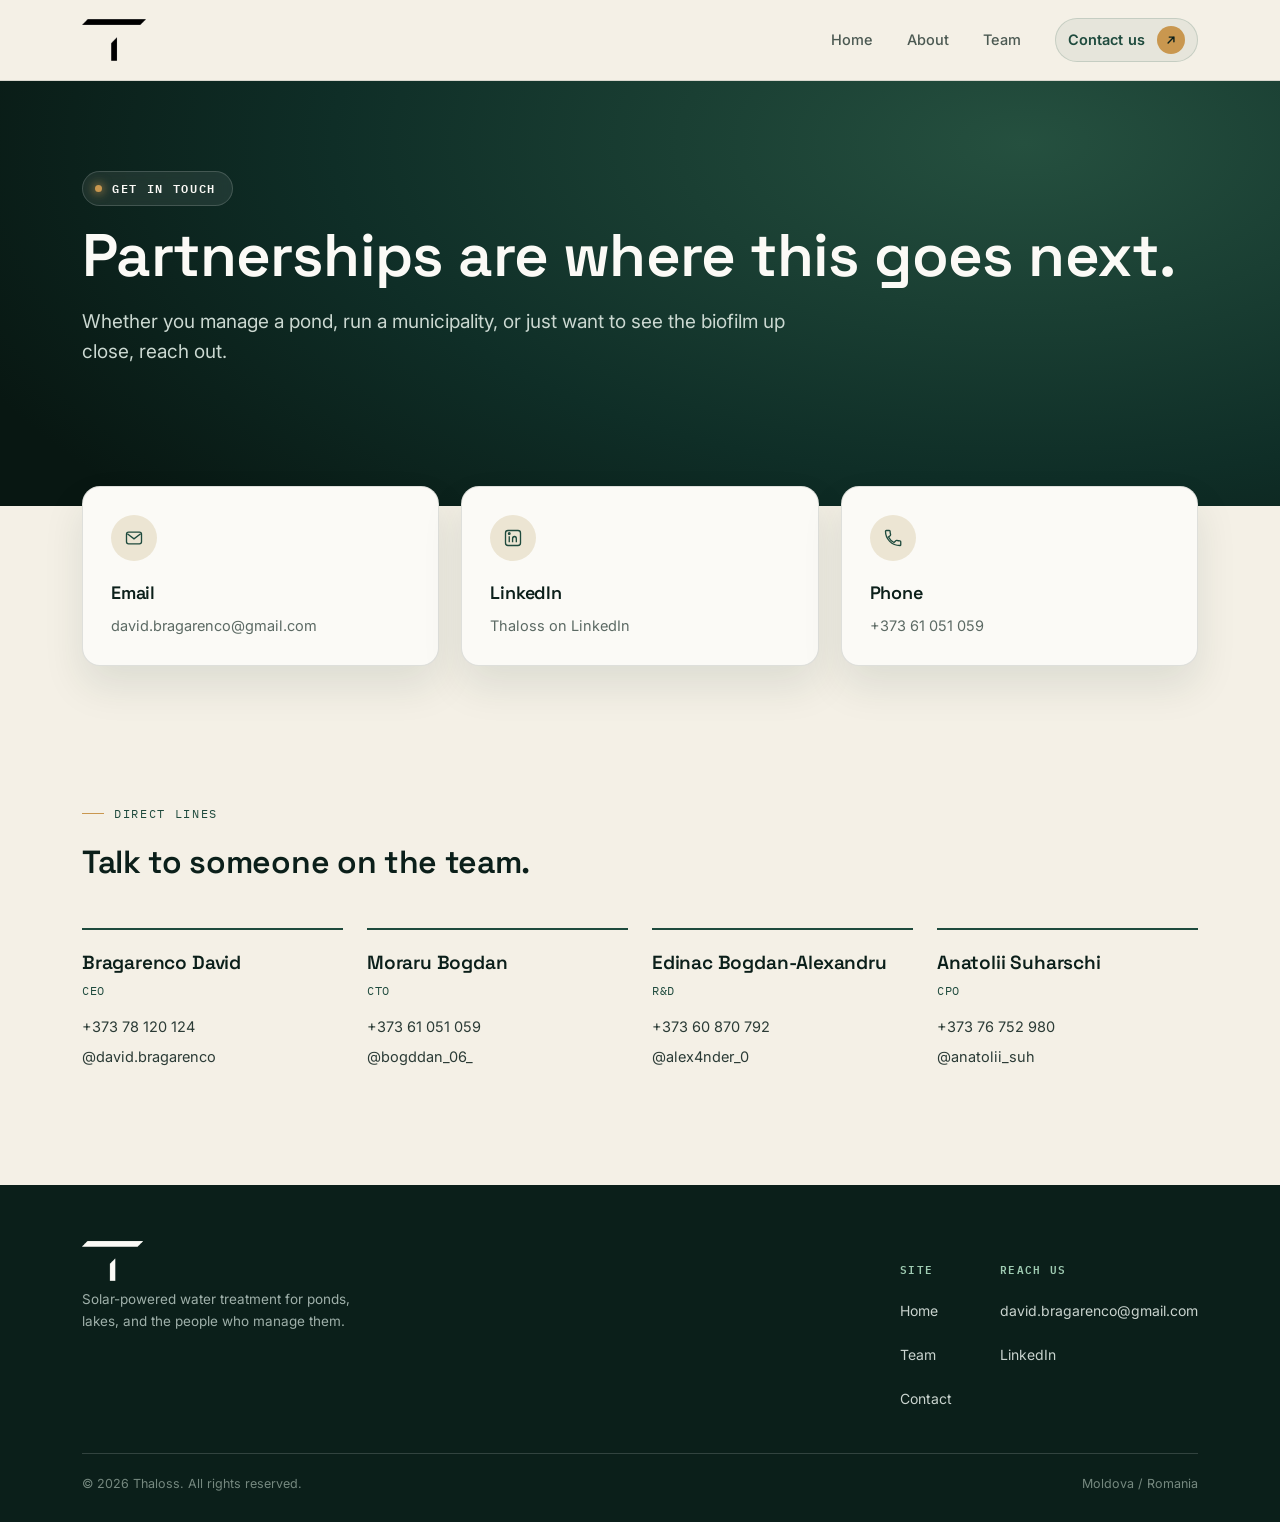
==== commit b4322011: "Center Contact us button content and soften both profile arrows" ====
--- a/contact.html
+++ b/contact.html
@@ -8,7 +8,7 @@
 <link rel="icon" type="image/png" href="assets/favicon.png">
 <link rel="preconnect" href="https://fonts.googleapis.com">
 <link href="https://fonts.googleapis.com/css2?family=Space+Grotesk:wght@400;500;600;700&family=Inter:wght@400;500;600;700&family=IBM+Plex+Mono:wght@500&display=swap" rel="stylesheet">
-<link rel="stylesheet" href="style.css?v=20261030-2">
+<link rel="stylesheet" href="style.css?v=20261030-3">
 <link rel="stylesheet" href="contact.css">
 </head>
 <body>
--- a/style.css
+++ b/style.css
@@ -177,7 +177,8 @@
   background: rgba(30,74,61,0.06);
   border: 1px solid rgba(30,74,61,0.16);
   color: var(--forest) !important;
-  padding: 7px 7px 7px 30px;
+  padding: 7px 12px;
+  justify-content: center;
   min-height: 44px;
   border-radius: 999px;
   font-weight: 600;
@@ -201,7 +202,6 @@
   border-color: transparent;
   box-shadow: 0 10px 24px rgba(30,74,61,0.35);
   transform: translateY(-2px);
-  padding-right: 6px;
 }
 .nav-cta:hover::before{ transform: scaleX(1); }
 .nav-cta .cta-arrow{
@@ -262,7 +262,7 @@
   .nav-links a:not(.nav-cta)::after{display:none}
   .nav-links a.active{opacity:1!important;color:var(--forest)!important}
   .nav-links a.active::before{content:"Current";font:500 10px/1 var(--mono);letter-spacing:.1em;text-transform:uppercase;color:var(--amber);order:2}
-  .nav-links .nav-cta{margin-top:18px!important;padding:0 8px 0 20px!important;min-height:54px!important;border:0!important;border-radius:999px!important;background:var(--forest)!important;color:var(--paper)!important;font:600 15px/1 var(--head)!important;letter-spacing:0!important;opacity:1!important}
+  .nav-links .nav-cta{margin-top:18px!important;padding:0 14px!important;justify-content:center!important;min-height:54px!important;border:0!important;border-radius:999px!important;background:var(--forest)!important;color:var(--paper)!important;font:600 15px/1 var(--head)!important;letter-spacing:0!important;opacity:1!important}
   .nav-links.open a{animation:drawer-link .42s cubic-bezier(.22,1,.36,1) both}
   .nav-links.open a:nth-child(1){animation-delay:.04s}.nav-links.open a:nth-child(2){animation-delay:.08s}.nav-links.open a:nth-child(3){animation-delay:.12s}.nav-links.open a:nth-child(4){animation-delay:.16s}
   .menu-open .nav-links{touch-action:pan-y}
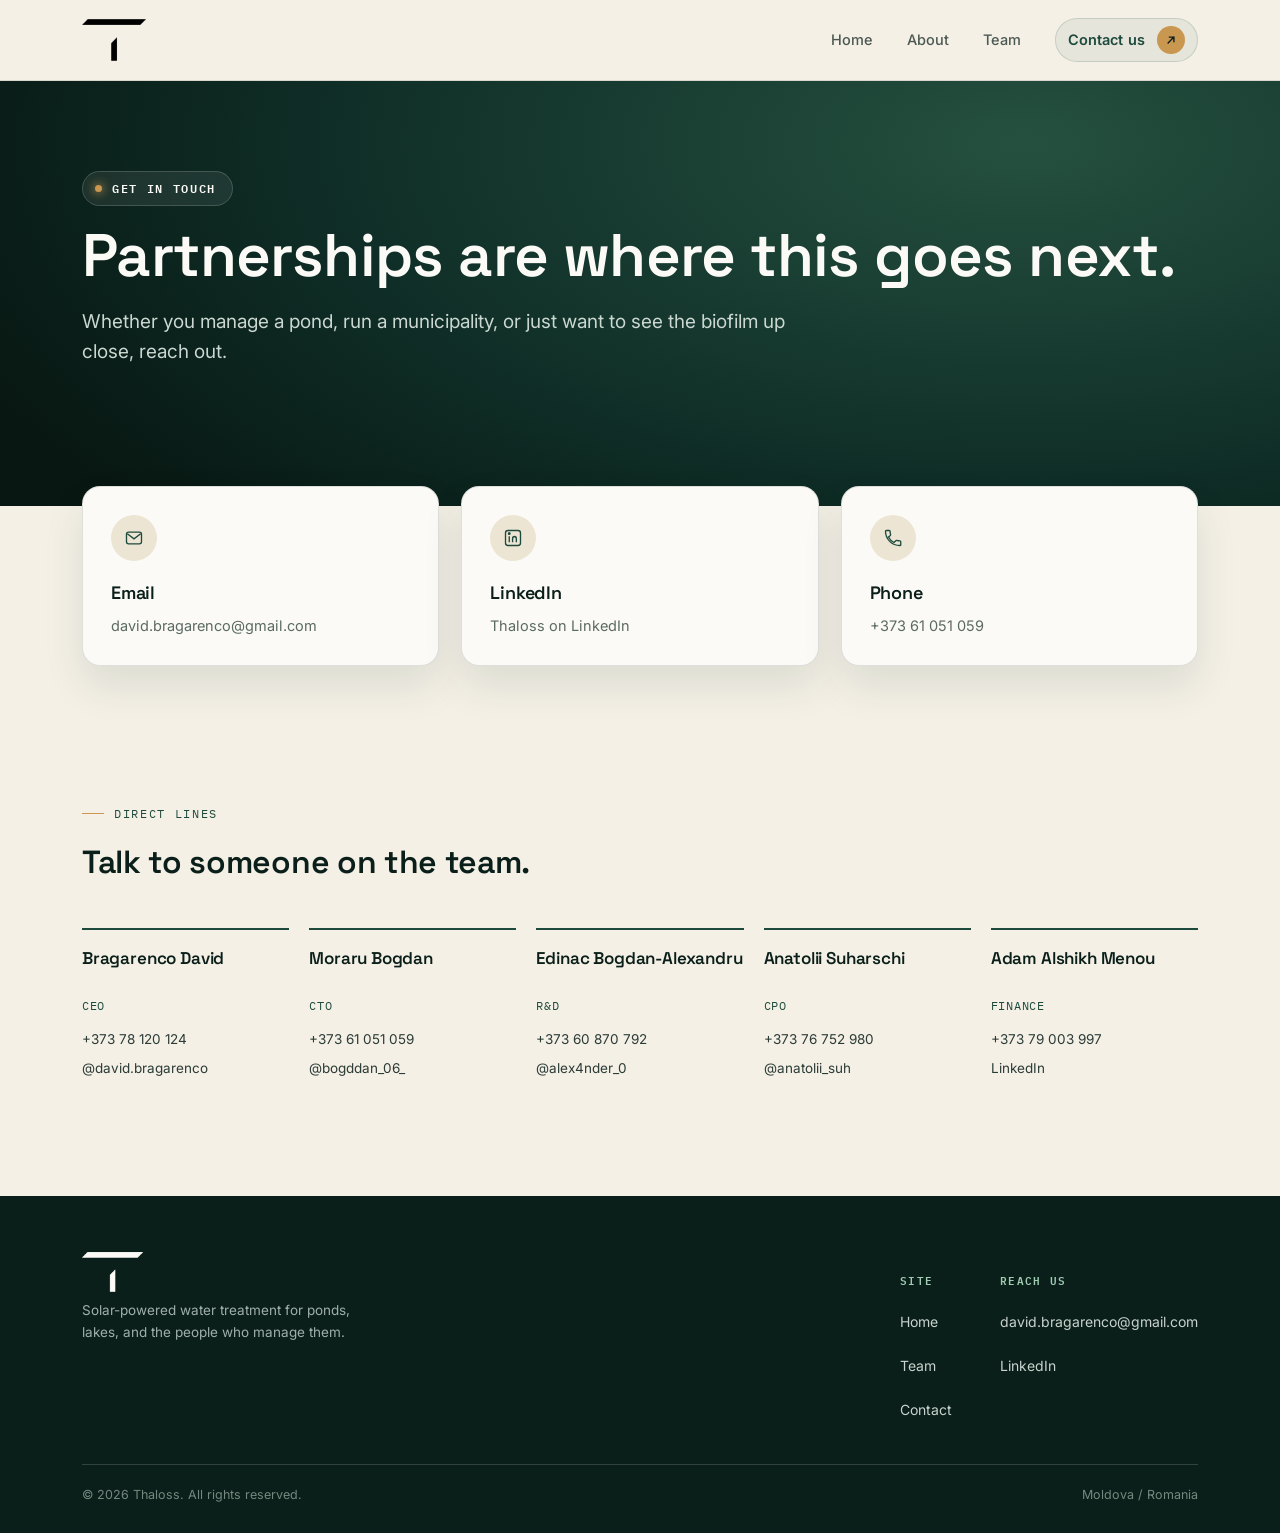
==== commit 5c07862f: "Add Adam to direct contacts and fit five people in the desktop layout" ====
--- a/contact.html
+++ b/contact.html
@@ -9,7 +9,7 @@
 <link rel="preconnect" href="https://fonts.googleapis.com">
 <link href="https://fonts.googleapis.com/css2?family=Space+Grotesk:wght@400;500;600;700&family=Inter:wght@400;500;600;700&family=IBM+Plex+Mono:wght@500&display=swap" rel="stylesheet">
 <link rel="stylesheet" href="style.css?v=20261030-3">
-<link rel="stylesheet" href="contact.css">
+<link rel="stylesheet" href="contact.css?v=20261030-1">
 </head>
 <body>
 
@@ -117,6 +117,12 @@
         <a href="tel:+37376752980">+373 76 752 980</a>
         <a href="https://www.instagram.com/anatolii_suh/" target="_blank" rel="noopener">@anatolii_suh</a>
       </div>
+      <div class="person reveal">
+        <h4>Adam Alshikh Menou</h4>
+        <p class="role">Finance</p>
+        <a href="tel:+37379003997">+373 79 003 997</a>
+        <a href="https://www.linkedin.com/in/adam-alshikh-menou-9a03a1421/" target="_blank" rel="noopener">LinkedIn</a>
+      </div>
     </div>
   </div>
 </section>
--- a/contact.css
+++ b/contact.css
@@ -62,10 +62,16 @@
 }
 .contact-people{
   display:grid;
-  grid-template-columns: repeat(auto-fit, minmax(220px, 1fr));
-  gap: 24px;
+  grid-template-columns: repeat(5, minmax(0, 1fr));
+  gap: 20px;
+}
+@media (max-width: 1100px){
+  .contact-people{ grid-template-columns: repeat(3, minmax(0, 1fr)); }
 }
 @media (max-width: 820px){
+  .contact-people{ grid-template-columns: repeat(2, minmax(0, 1fr)); }
+}
+@media (max-width: 520px){
   .contact-people{ grid-template-columns: 1fr; }
 }
 .person{
@@ -79,8 +85,11 @@
 .contact-people .person:nth-child(3){ transition-delay: .22s; }
 .person h4{
   font-family: var(--head);
-  font-size: 19px;
-  margin-bottom: 4px;
+  font-size: 17px;
+  line-height: 1.2;
+  min-height: 2.4em;
+  margin-bottom: 8px;
+  overflow-wrap: anywhere;
 }
 .person .role{
   font-family: var(--mono);
@@ -92,7 +101,8 @@
 }
 .person a{
   display:block;
-  font-size: 14.5px;
+  font-size: 13.5px;
+  overflow-wrap: anywhere;
   color: #2B3B36;
   margin-bottom: 6px;
   width: fit-content;
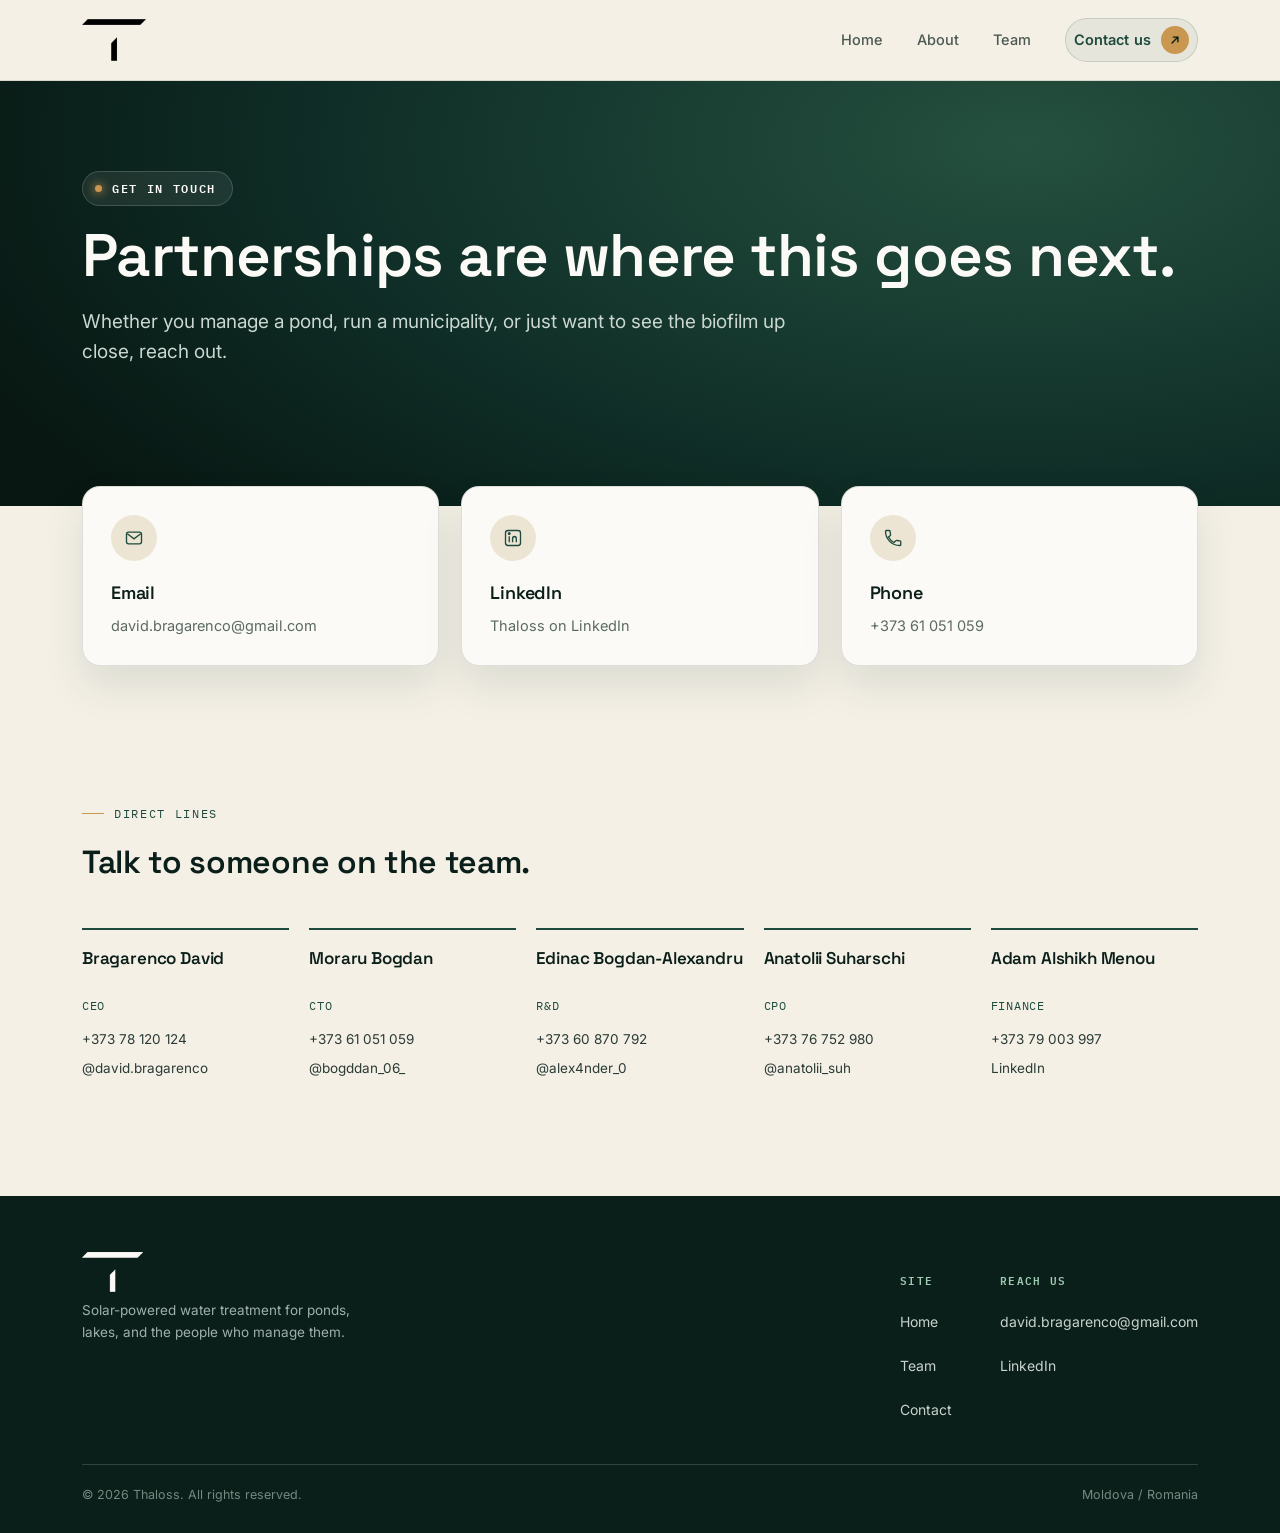
==== commit 2a465e0d: "Tighten Contact us button padding and spacing" ====
--- a/contact.html
+++ b/contact.html
@@ -8,7 +8,7 @@
 <link rel="icon" type="image/png" href="assets/favicon.png">
 <link rel="preconnect" href="https://fonts.googleapis.com">
 <link href="https://fonts.googleapis.com/css2?family=Space+Grotesk:wght@400;500;600;700&family=Inter:wght@400;500;600;700&family=IBM+Plex+Mono:wght@500&display=swap" rel="stylesheet">
-<link rel="stylesheet" href="style.css?v=20261030-3">
+<link rel="stylesheet" href="style.css?v=20261030-4">
 <link rel="stylesheet" href="contact.css?v=20261030-1">
 </head>
 <body>
--- a/style.css
+++ b/style.css
@@ -173,11 +173,11 @@
   position: relative;
   display:inline-flex;
   align-items:center;
-  gap: 12px;
+  gap: 10px;
   background: rgba(30,74,61,0.06);
   border: 1px solid rgba(30,74,61,0.16);
   color: var(--forest) !important;
-  padding: 7px 12px;
+  padding: 7px 8px;
   justify-content: center;
   min-height: 44px;
   border-radius: 999px;
